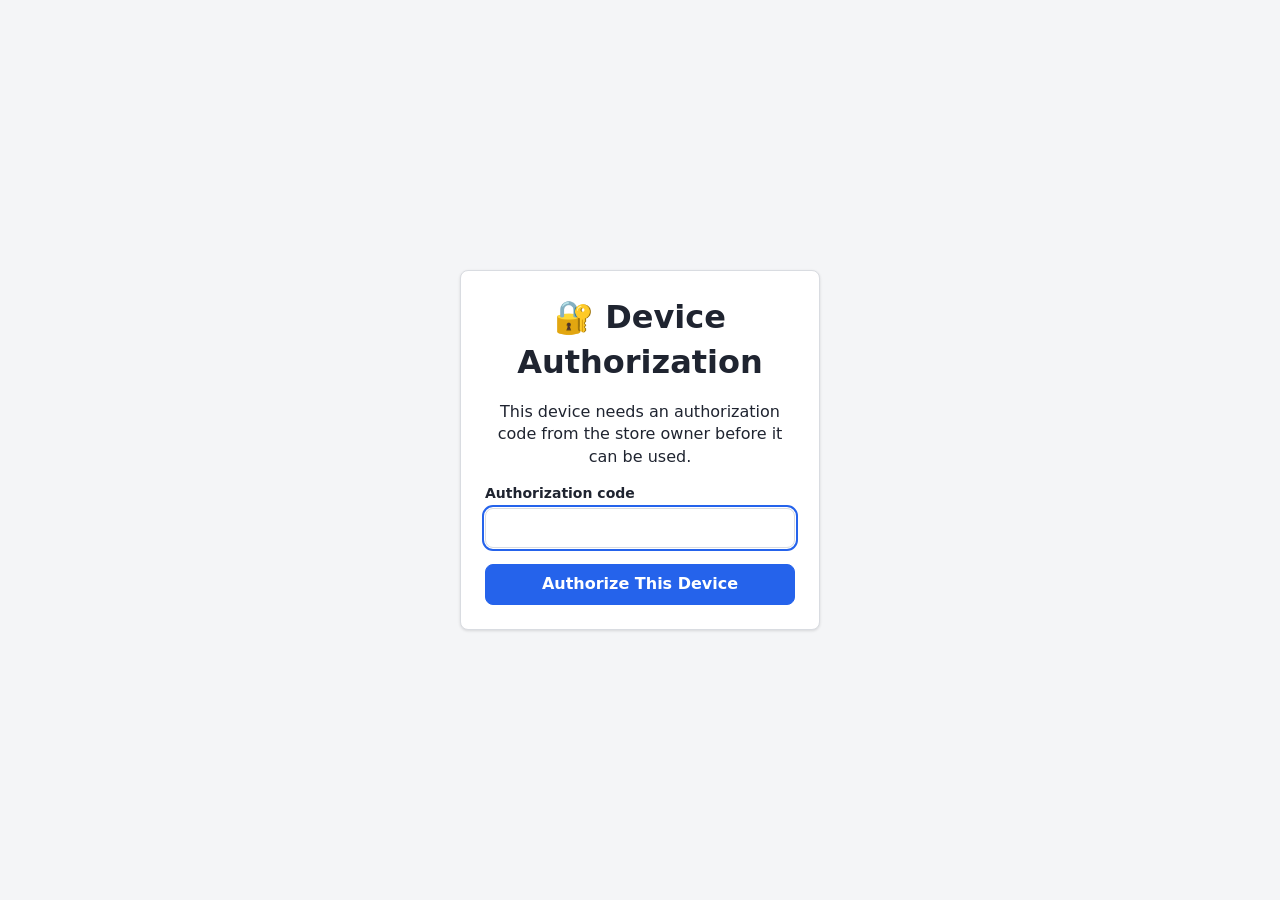
==== index.html @ d59f7c30 "Move scanner sound toggle to Settings; add product photo upload" ====
<!doctype html>
<html lang="en">
<head>
  <meta charset="UTF-8" />
  <meta name="viewport" content="width=device-width, initial-scale=1" />
  <title>Checkout - POS</title>

  <!-- PWA install support: manifest describes the app (name, icon, colours)
       so browsers can offer "Install app" on PC, tablet, and mobile. -->
  <link rel="manifest" href="manifest.json" />
  <meta name="theme-color" content="#1e3a8a" />
  <link rel="icon" href="assets/icons/icon.svg" type="image/svg+xml" />
  <link rel="apple-touch-icon" href="assets/icons/icon-180.png" />

  <link rel="stylesheet" href="css/variables.css" />
  <link rel="stylesheet" href="css/main.css" />
  <link rel="stylesheet" href="css/pos.css" />
  <link rel="stylesheet" href="css/receipt.css" />
</head>
<body>
  <!-- Device authorization gate - the FIRST gate, in front of even the PIN
       lock. Confirms this specific gadget was authorized by the store owner
       (see devices.json + admin.html) before it ever shows the PIN screen. -->
  <div class="auth-overlay" id="device-overlay">
    <div class="auth-box">
      <h1>🔐 Device Authorization</h1>
      <p id="device-message">Checking this device...</p>
      <form id="device-form">
        <div class="field">
          <label for="device-code">Authorization code</label>
          <input type="text" id="device-code" autocomplete="off" autocapitalize="off" autocorrect="off" spellcheck="false" required />
        </div>
        <p class="field-error" id="device-error" hidden></p>
        <button type="submit" class="btn btn--primary" style="width:100%;">Authorize This Device</button>
      </form>
    </div>
  </div>

  <!-- Authorization lock screen - covers the whole app until the correct PIN
       is entered. Not just hidden by CSS: js/auth.js also blocks the page's
       real data from loading until this resolves. -->
  <div class="auth-overlay" id="auth-overlay">
    <div class="auth-box">
      <h1>🔒 POS Locked</h1>
      <p id="auth-message">Checking...</p>
      <form id="auth-form">
        <div class="field">
          <label for="auth-pin">PIN</label>
          <input type="password" id="auth-pin" inputmode="numeric" autocomplete="off" required />
        </div>
        <div class="field" id="auth-confirm-field" hidden>
          <label for="auth-pin-confirm">Confirm PIN</label>
          <input type="password" id="auth-pin-confirm" inputmode="numeric" autocomplete="off" />
        </div>
        <p class="field-error" id="auth-error" hidden></p>
        <button type="submit" class="btn btn--primary" style="width:100%;">Unlock</button>
      </form>
      <button type="button" class="auth-forgot" id="auth-forgot-btn">Forgot PIN?</button>
    </div>
  </div>

  <nav class="app-nav" aria-label="Main navigation">
    <span class="app-nav__brand">POS</span>
    <a class="app-nav__link" href="index.html" aria-current="page">Checkout</a>
    <a class="app-nav__link" href="products.html">Products</a>
    <a class="app-nav__link" href="history.html">History</a>
    <a class="app-nav__link" href="settings.html">Settings</a>
    <button type="button" class="app-nav__link" id="nav-lock-btn">🔒 Lock</button>
  </nav>

  <main class="page">
    <div class="pos-layout">
      <!-- Product search + grid -->
      <section class="pos-products" aria-label="Products">
        <div class="scanner-status">
          <span class="scanner-status__dot" aria-hidden="true"></span>
          Barcode scanner ready - scan an item any time
        </div>

        <div class="pos-products__search-row">
          <div class="field pos-products__search">
            <label for="product-search">Search products</label>
            <input
              type="search"
              id="product-search"
              placeholder="Type a name or SKU..."
              autocomplete="off"
            />
          </div>
          <button type="button" class="btn" id="camera-scan-btn">📷 Scan with Camera</button>
        </div>

        <div id="product-grid" class="product-grid" aria-live="polite">
          <!-- Product tiles are inserted here by js/pos.js -->
        </div>
      </section>

      <!-- Cart panel -->
      <aside class="pos-cart" aria-label="Current sale">
        <div class="card cart">
          <h2>Current Sale</h2>

          <div id="cart-lines" class="cart__lines">
            <p class="empty-state" id="cart-empty">Cart is empty. Scan or tap a product to begin.</p>
          </div>

          <div class="cart__totals">
            <div class="cart__totals-row">
              <span>Subtotal</span><span id="cart-subtotal">RM 0.00</span>
            </div>
            <div class="cart__totals-row">
              <span>Tax</span><span id="cart-tax">RM 0.00</span>
            </div>
            <div class="cart__totals-row cart__totals-row--grand">
              <span>Total</span><span id="cart-total">RM 0.00</span>
            </div>
          </div>

          <div class="cart__actions">
            <button type="button" class="btn" id="clear-cart-btn">Clear</button>
            <button type="button" class="btn btn--primary" id="charge-btn">Charge</button>
          </div>
        </div>
      </aside>
    </div>
  </main>

  <!-- Payment modal -->
  <div class="modal-overlay" id="payment-modal" hidden>
    <div class="modal" role="dialog" aria-modal="true" aria-labelledby="payment-modal-title">
      <h2 id="payment-modal-title">Take Payment</h2>
      <p>Total due: <strong id="payment-total">RM 0.00</strong></p>

      <div class="payment-methods" role="group" aria-label="Payment method">
        <button type="button" class="btn" data-method="Cash" aria-pressed="true">Cash</button>
        <button type="button" class="btn" data-method="Card" aria-pressed="false">Card</button>
        <button type="button" class="btn" data-method="E-wallet" aria-pressed="false">E-wallet</button>
      </div>

      <div class="field" id="cash-fields">
        <label for="cash-tendered">Cash tendered</label>
        <input type="number" id="cash-tendered" min="0" step="0.01" inputmode="decimal" />
        <p>Change due: <strong id="change-due">RM 0.00</strong></p>
      </div>

      <div class="modal__actions">
        <button type="button" class="btn" id="cancel-payment-btn">Cancel</button>
        <button type="button" class="btn btn--success" id="confirm-payment-btn">Confirm Payment</button>
      </div>
    </div>
  </div>

  <!-- Camera barcode scanner modal -->
  <div class="modal-overlay" id="camera-modal" hidden>
    <div class="modal" role="dialog" aria-modal="true" aria-labelledby="camera-modal-title">
      <h2 id="camera-modal-title">Scan a Barcode</h2>
      <div class="camera-view">
        <video id="camera-video" autoplay playsinline muted></video>
        <div class="camera-view__guide" aria-hidden="true"></div>
      </div>
      <p class="text-muted">Point the camera at a barcode. It'll be added to the cart automatically.</p>
      <div class="modal__actions">
        <button type="button" class="btn" id="cancel-camera-btn">Cancel</button>
      </div>
    </div>
  </div>

  <!-- Receipt modal -->
  <div class="modal-overlay" id="receipt-modal" hidden>
    <div class="modal" role="dialog" aria-modal="true" aria-labelledby="receipt-modal-title">
      <h2 id="receipt-modal-title" class="visually-hidden">Receipt</h2>
      <div id="receipt-container"><!-- receipt.js fills this in --></div>
      <div class="modal__actions">
        <button type="button" class="btn" id="print-receipt-btn">Print</button>
        <button type="button" class="btn btn--primary" id="new-sale-btn">New Sale</button>
      </div>
    </div>
  </div>

  <div id="toast" class="toast" role="status" hidden></div>

  <script type="module" src="js/sw-register.js"></script>
  <script type="module" src="js/pos.js"></script>
</body>
</html>
---- css/variables.css ----
/*
  variables.css
  --------------
  All colours, spacing, and font sizes live here as CSS "custom properties"
  (the --name: value; syntax). Every other stylesheet reads these instead of
  hard-coding values, so changing a colour here updates the whole app.
*/

:root {
  /* Brand colours */
  --color-primary: #2563eb;      /* main buttons, links, active nav */
  --color-primary-dark: #1d4ed8; /* hover/active state for primary buttons */
  --color-success: #16a34a;      /* confirm / cash / positive totals */
  --color-danger: #dc2626;       /* delete / remove / errors */
  --color-warning: #d97706;      /* low stock warnings */

  /* Neutral colours (backgrounds, text, borders) */
  --color-bg: #f4f5f7;
  --color-surface: #ffffff;
  --color-border: #d9dce1;
  --color-text: #1f2430;
  --color-text-muted: #6b7280;

  /* Spacing scale (used for margin/padding/gap so spacing stays consistent) */
  --space-xs: 0.25rem;
  --space-sm: 0.5rem;
  --space-md: 1rem;
  --space-lg: 1.5rem;
  --space-xl: 2rem;

  /* Font sizes */
  --font-size-sm: 0.875rem;
  --font-size-md: 1rem;
  --font-size-lg: 1.25rem;
  --font-size-xl: 1.75rem;

  /* Shared corner rounding + shadow so cards/buttons feel consistent */
  --radius: 8px;
  --shadow: 0 1px 3px rgba(0, 0, 0, 0.12);
}
---- css/main.css ----
/*
  main.css
  --------
  Shared styles used on every page: reset, layout, top nav bar, buttons,
  forms, and modal dialogs. Written mobile-first: base rules target small
  screens, then @media (min-width: ...) blocks add layout for bigger screens.
*/

/* --- Reset / base --- */
*,
*::before,
*::after {
  box-sizing: border-box;
}

/* The browser hides [hidden] elements by default, but only via a low-priority
   built-in rule (display: none). Any of our own classes that set their own
   "display" (like .field's display: flex) would otherwise silently override
   that and make the element reappear even while .hidden = true in JS - which
   is exactly what was happening to the Confirm PIN field. This makes
   `hidden` always win, everywhere, regardless of what other classes are
   applied to the same element. */
[hidden] {
  display: none !important;
}

body {
  margin: 0;
  font-family: system-ui, -apple-system, "Segoe UI", Roboto, sans-serif;
  background: var(--color-bg);
  color: var(--color-text);
  font-size: var(--font-size-md);
  line-height: 1.4;
}

h1, h2, h3 {
  margin: 0 0 var(--space-sm);
}

img {
  max-width: 100%;
  display: block;
}

/* --- Top navigation --- */
.app-nav {
  display: flex;
  align-items: center;
  gap: var(--space-sm);
  background: var(--color-surface);
  border-bottom: 1px solid var(--color-border);
  padding: var(--space-sm) var(--space-md);
  flex-wrap: wrap;
}

.app-nav__brand {
  font-weight: 700;
  font-size: var(--font-size-lg);
  color: var(--color-primary);
  margin-right: auto;
}

.app-nav__link {
  padding: var(--space-xs) var(--space-sm);
  border-radius: var(--radius);
  text-decoration: none;
  color: var(--color-text-muted);
  font-weight: 600;
}

.app-nav__link:hover {
  background: var(--color-bg);
}

/* Lets the nav's "Lock" button share the same look as the <a> nav links,
   even though buttons come with their own default border/background. */
button.app-nav__link {
  border: none;
  background: none;
  font: inherit;
  cursor: pointer;
}

.app-nav__link[aria-current="page"] {
  background: var(--color-primary);
  color: #fff;
}

/* --- Page container --- */
.page {
  padding: var(--space-md);
  max-width: 1200px;
  margin: 0 auto;
}

/* --- Buttons --- */
.btn {
  font: inherit;
  font-weight: 600;
  border: 1px solid transparent;
  border-radius: var(--radius);
  padding: var(--space-sm) var(--space-md);
  cursor: pointer;
  background: var(--color-surface);
  color: var(--color-text);
  border-color: var(--color-border);
}

.btn:hover {
  background: var(--color-bg);
}

.btn:disabled {
  opacity: 0.5;
  cursor: not-allowed;
}

.btn--primary {
  background: var(--color-primary);
  color: #fff;
  border-color: var(--color-primary);
}

.btn--primary:hover {
  background: var(--color-primary-dark);
}

.btn--success {
  background: var(--color-success);
  color: #fff;
  border-color: var(--color-success);
}

.btn--danger {
  background: var(--color-danger);
  color: #fff;
  border-color: var(--color-danger);
}

.btn--icon {
  padding: var(--space-xs) var(--space-sm);
  line-height: 1;
}

/* --- Cards / surfaces --- */
.card {
  background: var(--color-surface);
  border: 1px solid var(--color-border);
  border-radius: var(--radius);
  box-shadow: var(--shadow);
  padding: var(--space-md);
}

/* --- Forms --- */
.field {
  display: flex;
  flex-direction: column;
  gap: var(--space-xs);
  margin-bottom: var(--space-md);
}

.field label {
  font-weight: 600;
  font-size: var(--font-size-sm);
}

.field input,
.field select {
  font: inherit;
  padding: var(--space-sm);
  border: 1px solid var(--color-border);
  border-radius: var(--radius);
  background: var(--color-surface);
  color: var(--color-text);
}

.field input:focus,
.field select:focus {
  outline: 2px solid var(--color-primary);
  outline-offset: 1px;
}

.field-error {
  color: var(--color-danger);
  font-size: var(--font-size-sm);
}

/* --- Simple data table --- */
.table {
  width: 100%;
  border-collapse: collapse;
  background: var(--color-surface);
  border-radius: var(--radius);
  overflow: hidden;
}

.table th,
.table td {
  text-align: left;
  padding: var(--space-sm);
  border-bottom: 1px solid var(--color-border);
  font-size: var(--font-size-sm);
}

.table th {
  background: var(--color-bg);
}

.table-wrap {
  overflow-x: auto;
}

/* --- Modal dialog --- */
.modal-overlay {
  position: fixed;
  inset: 0;
  background: rgba(0, 0, 0, 0.5);
  display: flex;
  align-items: center;
  justify-content: center;
  padding: var(--space-md);
  z-index: 50;
}

.modal-overlay[hidden] {
  display: none;
}

.modal {
  background: var(--color-surface);
  border-radius: var(--radius);
  padding: var(--space-lg);
  max-width: 420px;
  width: 100%;
  max-height: 90vh;
  overflow-y: auto;
}

.modal__actions {
  display: flex;
  justify-content: flex-end;
  gap: var(--space-sm);
  margin-top: var(--space-md);
}

/* --- PIN lock screen ---
   Unlike .modal-overlay (semi-transparent, dims the page behind it), this
   is fully opaque and sits above everything (z-index 500) - nothing of the
   app should be visible or usable while it's up. It has no [hidden] by
   default in the HTML, so the page fails "locked" if JS is ever slow. */
.auth-overlay {
  position: fixed;
  inset: 0;
  z-index: 500;
  background: var(--color-bg);
  display: flex;
  align-items: center;
  justify-content: center;
  padding: var(--space-md);
}

.auth-overlay[hidden] {
  display: none;
}

/* The device-authorization gate sits in front of the PIN gate, so it needs
   a higher stacking order while both could theoretically be present. */
#device-overlay {
  z-index: 600;
}

.auth-box {
  background: var(--color-surface);
  border: 1px solid var(--color-border);
  border-radius: var(--radius);
  box-shadow: var(--shadow);
  padding: var(--space-lg);
  max-width: 360px;
  width: 100%;
  text-align: center;
}

.auth-box form {
  text-align: left;
  margin-top: var(--space-md);
}

.auth-forgot {
  display: inline-block;
  margin-top: var(--space-sm);
  font-size: var(--font-size-sm);
  color: var(--color-text-muted);
  background: none;
  border: none;
  text-decoration: underline;
  cursor: pointer;
}

/* --- Camera barcode scanner (used on both the checkout page and the
   product form, for scanning vs. typing in a barcode) --- */
.camera-view {
  position: relative;
  width: 100%;
  aspect-ratio: 4 / 3;
  background: #000;
  border-radius: var(--radius);
  overflow: hidden;
  margin-bottom: var(--space-md);
}

.camera-view video {
  width: 100%;
  height: 100%;
  object-fit: cover;
}

/* A simple rectangle overlay showing where to line up the barcode. */
.camera-view__guide {
  position: absolute;
  top: 35%;
  left: 10%;
  right: 10%;
  bottom: 35%;
  border: 3px solid var(--color-success);
  border-radius: var(--radius);
  pointer-events: none;
}

/* --- Small helper classes --- */
.text-muted {
  color: var(--color-text-muted);
}

.text-right {
  text-align: right;
}

.empty-state {
  text-align: center;
  color: var(--color-text-muted);
  padding: var(--space-xl);
}

.visually-hidden {
  position: absolute;
  width: 1px;
  height: 1px;
  overflow: hidden;
  clip: rect(0 0 0 0);
  white-space: nowrap;
}

.toast {
  position: fixed;
  bottom: var(--space-md);
  left: 50%;
  transform: translateX(-50%);
  background: var(--color-text);
  color: #fff;
  padding: var(--space-sm) var(--space-md);
  border-radius: var(--radius);
  box-shadow: var(--shadow);
  z-index: 100;
}

.toast[hidden] {
  display: none;
}

/* --- Larger screens: give the page more breathing room --- */
@media (min-width: 640px) {
  .page {
    padding: var(--space-lg);
  }
}
---- css/pos.css ----
/*
  pos.css
  -------
  Styles only used on the checkout screen (index.html): the product grid,
  the cart panel, and the payment modal. Mobile-first: on small screens the
  product grid and cart stack vertically; on wider screens they sit side by
  side like a real till.
*/

.pos-layout {
  display: flex;
  flex-direction: column;
  gap: var(--space-md);
}

/* --- Product search + grid --- */
.pos-products__search-row {
  display: flex;
  align-items: flex-end;
  flex-wrap: wrap;
  gap: var(--space-sm);
  margin-bottom: var(--space-md);
}

.pos-products__search {
  flex: 1 1 200px;
  margin-bottom: 0;
}

#camera-scan-btn {
  white-space: nowrap;
}

/* Camera barcode scanner styles (.camera-view etc.) moved to main.css -
   both this page and products.html use them now. */

.product-grid {
  display: grid;
  grid-template-columns: repeat(auto-fill, minmax(120px, 1fr));
  gap: var(--space-sm);
}

.product-tile {
  background: var(--color-surface);
  border: 1px solid var(--color-border);
  border-radius: var(--radius);
  padding: var(--space-sm);
  text-align: left;
  cursor: pointer;
  font: inherit;
}

.product-tile:hover {
  border-color: var(--color-primary);
}

.product-tile:disabled {
  opacity: 0.4;
  cursor: not-allowed;
}

.product-tile__image {
  width: 100%;
  aspect-ratio: 1;
  object-fit: cover;
  border-radius: var(--radius);
  margin-bottom: var(--space-xs);
}

.product-tile__name {
  font-weight: 600;
  display: block;
  margin-bottom: var(--space-xs);
}

.product-tile__price {
  color: var(--color-primary);
  font-weight: 700;
}

.product-tile__stock {
  display: block;
  font-size: var(--font-size-sm);
  color: var(--color-text-muted);
}

/* --- Cart panel --- */
.cart {
  display: flex;
  flex-direction: column;
  height: 100%;
}

.cart__lines {
  flex: 1;
  overflow-y: auto;
  max-height: 40vh;
}

.cart-line {
  display: flex;
  align-items: center;
  gap: var(--space-sm);
  padding: var(--space-sm) 0;
  border-bottom: 1px solid var(--color-border);
}

.cart-line__info {
  flex: 1;
  min-width: 0;
}

.cart-line__name {
  font-weight: 600;
  overflow: hidden;
  text-overflow: ellipsis;
  white-space: nowrap;
}

.cart-line__price {
  color: var(--color-text-muted);
  font-size: var(--font-size-sm);
}

.cart-line__qty {
  display: flex;
  align-items: center;
  gap: var(--space-xs);
}

.cart-line__qty input {
  width: 2.5rem;
  text-align: center;
  padding: var(--space-xs);
  border: 1px solid var(--color-border);
  border-radius: var(--radius);
}

.cart-line__total {
  min-width: 4.5rem;
  text-align: right;
  font-weight: 600;
}

.cart__totals {
  border-top: 2px solid var(--color-border);
  padding-top: var(--space-sm);
  margin-top: var(--space-sm);
}

.cart__totals-row {
  display: flex;
  justify-content: space-between;
  padding: var(--space-xs) 0;
}

.cart__totals-row--grand {
  font-size: var(--font-size-lg);
  font-weight: 700;
}

.cart__actions {
  display: flex;
  gap: var(--space-sm);
  margin-top: var(--space-md);
}

.cart__actions .btn {
  flex: 1;
}

/* --- Barcode scanner status pill --- */
.scanner-status {
  display: flex;
  align-items: center;
  gap: var(--space-xs);
  font-size: var(--font-size-sm);
  color: var(--color-text-muted);
  margin-bottom: var(--space-sm);
}

.scanner-status__dot {
  width: 8px;
  height: 8px;
  border-radius: 50%;
  background: var(--color-success);
}

/* --- Payment method choices --- */
.payment-methods {
  display: flex;
  gap: var(--space-sm);
  margin-bottom: var(--space-md);
}

.payment-methods .btn {
  flex: 1;
}

.payment-methods .btn[aria-pressed="true"] {
  background: var(--color-primary);
  color: #fff;
  border-color: var(--color-primary);
}

/* --- Wider screens: side-by-side till layout --- */
@media (min-width: 900px) {
  .pos-layout {
    flex-direction: row;
    align-items: flex-start;
  }

  .pos-products {
    flex: 2;
  }

  .pos-cart {
    flex: 1;
    position: sticky;
    top: var(--space-md);
  }

  .cart__lines {
    max-height: 50vh;
  }
}
---- css/receipt.css ----
/*
  receipt.css
  -----------
  Styles the printable receipt. It is shown on-screen inside a modal (styled
  like a slip of paper), and has a @media print block that hides everything
  else on the page so only the receipt prints - no nav bar, no buttons.
*/

.receipt {
  font-family: "Courier New", Courier, monospace;
  background: #fff;
  color: #000;
  width: 300px;
  max-width: 100%;
  margin: 0 auto;
  padding: var(--space-md);
  border: 1px dashed var(--color-border);
}

.receipt__header {
  text-align: center;
  margin-bottom: var(--space-md);
}

.receipt__store-name {
  font-weight: 700;
  font-size: var(--font-size-lg);
}

.receipt__meta {
  font-size: var(--font-size-sm);
  margin: var(--space-xs) 0;
}

.receipt__divider {
  border: none;
  border-top: 1px dashed #000;
  margin: var(--space-sm) 0;
}

.receipt__line {
  display: flex;
  justify-content: space-between;
  gap: var(--space-sm);
  font-size: var(--font-size-sm);
  margin-bottom: var(--space-xs);
}

.receipt__line-name {
  flex: 1;
}

.receipt__totals-row {
  display: flex;
  justify-content: space-between;
  font-size: var(--font-size-sm);
}

.receipt__totals-row--grand {
  font-weight: 700;
  font-size: var(--font-size-md);
}

.receipt__footer {
  text-align: center;
  margin-top: var(--space-md);
  font-size: var(--font-size-sm);
}

/* When the browser print dialog is used, hide everything except the
   element marked [data-print-area]. This lets us reuse one receipt
   template for both on-screen preview and the printed page. */
@media print {
  body * {
    visibility: hidden;
  }

  [data-print-area],
  [data-print-area] * {
    visibility: visible;
  }

  [data-print-area] {
    position: absolute;
    top: 0;
    left: 0;
    width: 100%;
  }

  .receipt {
    border: none;
    width: 100%;
  }
}
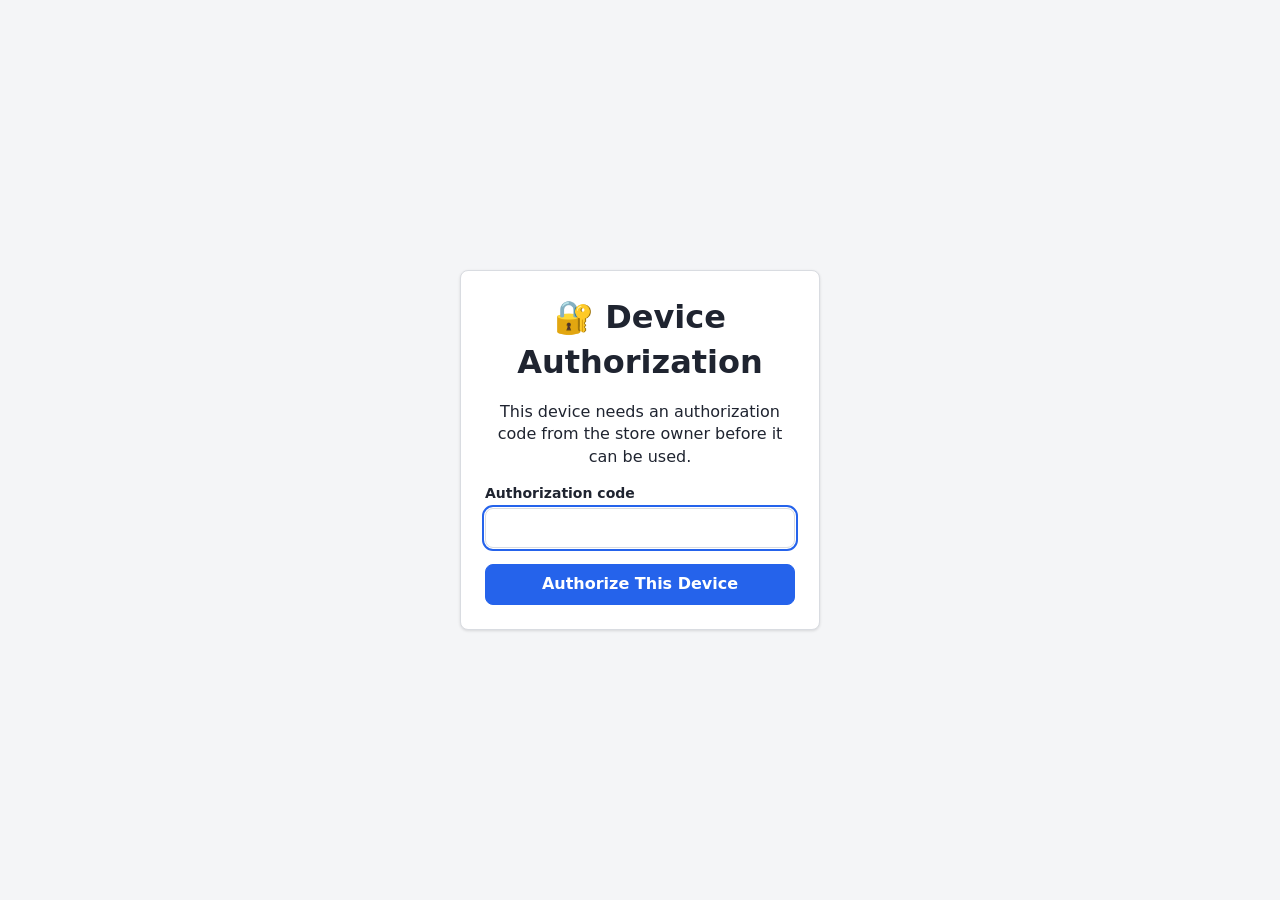
==== commit 4f32d587: "Add SKU, sold-by-weight, inventory toggle with low-stock alerts, and stock status badges" ====
--- a/index.html
+++ b/index.html
@@ -87,7 +87,9 @@
               autocomplete="off"
             />
           </div>
-          <button type="button" class="btn" id="camera-scan-btn">📷 Scan with Camera</button>
+          <button type="button" class="btn btn--icon" id="camera-scan-btn" title="Scan with Camera" aria-label="Scan with Camera">
+            <svg width="22" height="22" viewBox="0 0 24 24" fill="none" stroke="currentColor" stroke-width="2" aria-hidden="true"><path d="M3 7V5a2 2 0 0 1 2-2h2M17 3h2a2 2 0 0 1 2 2v2M21 17v2a2 2 0 0 1-2 2h-2M7 21H5a2 2 0 0 1-2-2v-2" /><path d="M6 8v8M9 8v8M12 8v8M14 8v8M17 8v8" /></svg>
+          </button>
         </div>
 
         <div id="product-grid" class="product-grid" aria-live="polite">
--- a/css/main.css
+++ b/css/main.css
@@ -140,6 +140,67 @@
 .btn--icon {
   padding: var(--space-xs) var(--space-sm);
   line-height: 1;
+}
+
+/* --- Toggle / slide switch (e.g. "Track inventory") --- */
+.switch-row {
+  display: flex;
+  align-items: center;
+  gap: var(--space-sm);
+  font-weight: 600;
+  font-size: var(--font-size-sm);
+  cursor: pointer;
+}
+
+.switch {
+  position: relative;
+  display: inline-block;
+  width: 40px;
+  height: 22px;
+  flex-shrink: 0;
+}
+
+.switch input {
+  position: absolute;
+  opacity: 0;
+  width: 100%;
+  height: 100%;
+  margin: 0;
+  cursor: pointer;
+}
+
+.switch__track {
+  position: absolute;
+  inset: 0;
+  background: var(--color-border);
+  border-radius: 999px;
+  transition: background-color 0.15s ease;
+}
+
+.switch__track::before {
+  content: "";
+  position: absolute;
+  top: 2px;
+  left: 2px;
+  width: 18px;
+  height: 18px;
+  background: #fff;
+  border-radius: 50%;
+  transition: transform 0.15s ease;
+  box-shadow: 0 1px 2px rgba(0, 0, 0, 0.3);
+}
+
+.switch input:checked + .switch__track {
+  background: var(--color-primary);
+}
+
+.switch input:checked + .switch__track::before {
+  transform: translateX(18px);
+}
+
+.switch input:focus-visible + .switch__track {
+  outline: 2px solid var(--color-primary);
+  outline-offset: 2px;
 }
 
 /* --- Cards / surfaces --- */
@@ -326,6 +387,43 @@
   pointer-events: none;
 }
 
+/* --- Stock status badge - color AND shape per status, not color alone,
+   so it still reads for colorblind users. --- */
+.stock-badge {
+  display: inline-flex;
+  align-items: center;
+  gap: var(--space-xs);
+  font-size: var(--font-size-sm);
+  font-weight: 600;
+  white-space: nowrap;
+}
+
+.stock-badge__shape {
+  width: 10px;
+  height: 10px;
+  flex-shrink: 0;
+}
+
+/* In stock: green circle. */
+.stock-badge--in-stock { color: var(--color-success); }
+.stock-badge--in-stock .stock-badge__shape {
+  background: var(--color-success);
+  border-radius: 50%;
+}
+
+/* Low stock: amber triangle. */
+.stock-badge--low { color: var(--color-warning); }
+.stock-badge--low .stock-badge__shape {
+  background: var(--color-warning);
+  clip-path: polygon(50% 0%, 0% 100%, 100% 100%);
+}
+
+/* Out of stock: red square. */
+.stock-badge--out { color: var(--color-danger); }
+.stock-badge--out .stock-badge__shape {
+  background: var(--color-danger);
+}
+
 /* --- Small helper classes --- */
 .text-muted {
   color: var(--color-text-muted);
--- a/css/pos.css
+++ b/css/pos.css
@@ -78,12 +78,6 @@
   font-weight: 700;
 }
 
-.product-tile__stock {
-  display: block;
-  font-size: var(--font-size-sm);
-  color: var(--color-text-muted);
-}
-
 /* --- Cart panel --- */
 .cart {
   display: flex;
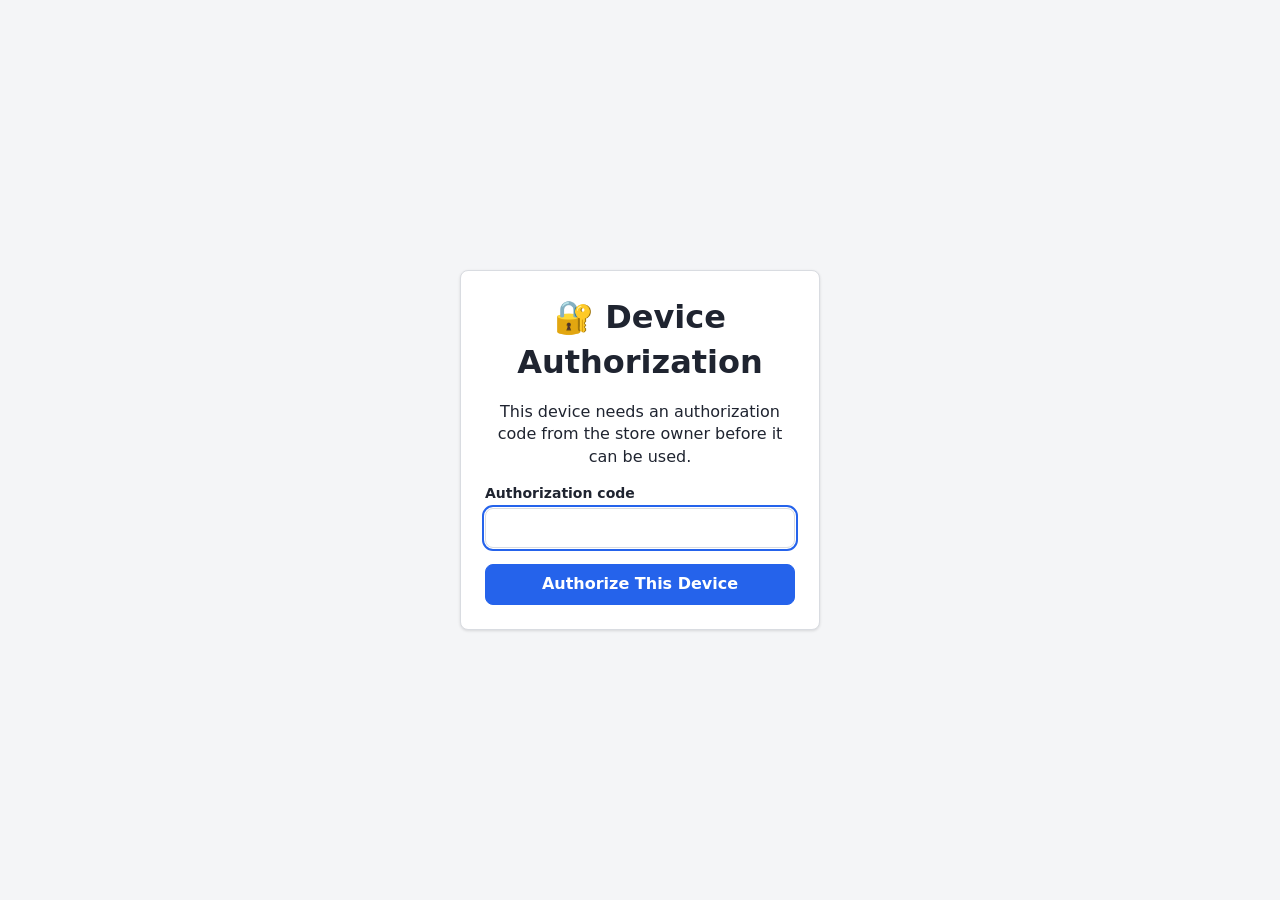
==== commit e0f9d9da: "Add dark mode, home screen layout, language settings, and camera scan on/off toggle" ====
--- a/index.html
+++ b/index.html
@@ -61,11 +61,11 @@
 
   <nav class="app-nav" aria-label="Main navigation">
     <span class="app-nav__brand">POS</span>
-    <a class="app-nav__link" href="index.html" aria-current="page">Checkout</a>
-    <a class="app-nav__link" href="products.html">Products</a>
-    <a class="app-nav__link" href="history.html">History</a>
-    <a class="app-nav__link" href="settings.html">Settings</a>
-    <button type="button" class="app-nav__link" id="nav-lock-btn">🔒 Lock</button>
+    <a class="app-nav__link" href="index.html" aria-current="page" data-i18n="nav.checkout">Checkout</a>
+    <a class="app-nav__link" href="products.html" data-i18n="nav.products">Products</a>
+    <a class="app-nav__link" href="history.html" data-i18n="nav.history">History</a>
+    <a class="app-nav__link" href="settings.html" data-i18n="nav.settings">Settings</a>
+    <button type="button" class="app-nav__link" id="nav-lock-btn" data-i18n="nav.lock">🔒 Lock</button>
   </nav>
 
   <main class="page">
@@ -79,11 +79,12 @@
 
         <div class="pos-products__search-row">
           <div class="field pos-products__search">
-            <label for="product-search">Search products</label>
+            <label for="product-search" data-i18n="checkout.searchLabel">Search products</label>
             <input
               type="search"
               id="product-search"
               placeholder="Type a name or SKU..."
+              data-i18n-placeholder="checkout.searchPlaceholder"
               autocomplete="off"
             />
           </div>
@@ -100,27 +101,27 @@
       <!-- Cart panel -->
       <aside class="pos-cart" aria-label="Current sale">
         <div class="card cart">
-          <h2>Current Sale</h2>
+          <h2 data-i18n="checkout.currentSale">Current Sale</h2>
 
           <div id="cart-lines" class="cart__lines">
-            <p class="empty-state" id="cart-empty">Cart is empty. Scan or tap a product to begin.</p>
+            <p class="empty-state" id="cart-empty" data-i18n="checkout.cartEmpty">Cart is empty. Scan or tap a product to begin.</p>
           </div>
 
           <div class="cart__totals">
             <div class="cart__totals-row">
-              <span>Subtotal</span><span id="cart-subtotal">RM 0.00</span>
+              <span data-i18n="checkout.subtotal">Subtotal</span><span id="cart-subtotal">RM 0.00</span>
             </div>
             <div class="cart__totals-row">
-              <span>Tax</span><span id="cart-tax">RM 0.00</span>
+              <span data-i18n="checkout.tax">Tax</span><span id="cart-tax">RM 0.00</span>
             </div>
             <div class="cart__totals-row cart__totals-row--grand">
-              <span>Total</span><span id="cart-total">RM 0.00</span>
+              <span data-i18n="checkout.total">Total</span><span id="cart-total">RM 0.00</span>
             </div>
           </div>
 
           <div class="cart__actions">
-            <button type="button" class="btn" id="clear-cart-btn">Clear</button>
-            <button type="button" class="btn btn--primary" id="charge-btn">Charge</button>
+            <button type="button" class="btn" id="clear-cart-btn" data-i18n="checkout.clear">Clear</button>
+            <button type="button" class="btn btn--primary" id="charge-btn" data-i18n="checkout.charge">Charge</button>
           </div>
         </div>
       </aside>
--- a/css/variables.css
+++ b/css/variables.css
@@ -38,3 +38,58 @@
   --radius: 8px;
   --shadow: 0 1px 3px rgba(0, 0, 0, 0.12);
 }
+
+/* Dark theme tokens. Applied automatically when the OS prefers dark (and
+   the user hasn't overridden it), or forced by [data-theme] when the user
+   picks Light/Dark explicitly in Settings > Appearance (js/theme.js sets
+   that attribute on <html>). Every other stylesheet reads the --color-*
+   variables above, so nothing else needs to change for dark mode to work. */
+@media (prefers-color-scheme: dark) {
+  :root:not([data-theme="light"]) {
+    --color-primary: #5b8def;
+    --color-primary-dark: #7ba7f5;
+    --color-success: #4ade80;
+    --color-danger: #f87171;
+    --color-warning: #f0b350;
+
+    --color-bg: #0f1420;
+    --color-surface: #1a2133;
+    --color-border: #2c3550;
+    --color-text: #e7ebf5;
+    --color-text-muted: #9aa5c0;
+
+    --shadow: 0 1px 3px rgba(0, 0, 0, 0.5);
+  }
+}
+
+:root[data-theme="dark"] {
+  --color-primary: #5b8def;
+  --color-primary-dark: #7ba7f5;
+  --color-success: #4ade80;
+  --color-danger: #f87171;
+  --color-warning: #f0b350;
+
+  --color-bg: #0f1420;
+  --color-surface: #1a2133;
+  --color-border: #2c3550;
+  --color-text: #e7ebf5;
+  --color-text-muted: #9aa5c0;
+
+  --shadow: 0 1px 3px rgba(0, 0, 0, 0.5);
+}
+
+:root[data-theme="light"] {
+  --color-primary: #2563eb;
+  --color-primary-dark: #1d4ed8;
+  --color-success: #16a34a;
+  --color-danger: #dc2626;
+  --color-warning: #d97706;
+
+  --color-bg: #f4f5f7;
+  --color-surface: #ffffff;
+  --color-border: #d9dce1;
+  --color-text: #1f2430;
+  --color-text-muted: #6b7280;
+
+  --shadow: 0 1px 3px rgba(0, 0, 0, 0.12);
+}
--- a/css/pos.css
+++ b/css/pos.css
@@ -40,6 +40,31 @@
   gap: var(--space-sm);
 }
 
+/* List layout (Settings > Appearance > Home screen layout): one column,
+   rows instead of square tiles - the photo sits beside the text. */
+.product-grid--list {
+  grid-template-columns: 1fr;
+}
+
+.product-grid--list .product-tile {
+  display: flex;
+  align-items: center;
+  gap: var(--space-sm);
+}
+
+.product-grid--list .product-tile__image {
+  width: 56px;
+  height: 56px;
+  flex-shrink: 0;
+  margin-bottom: 0;
+}
+
+.product-grid--list .product-tile__name,
+.product-grid--list .product-tile__price,
+.product-grid--list .stock-badge {
+  margin-bottom: 0;
+}
+
 .product-tile {
   background: var(--color-surface);
   border: 1px solid var(--color-border);
